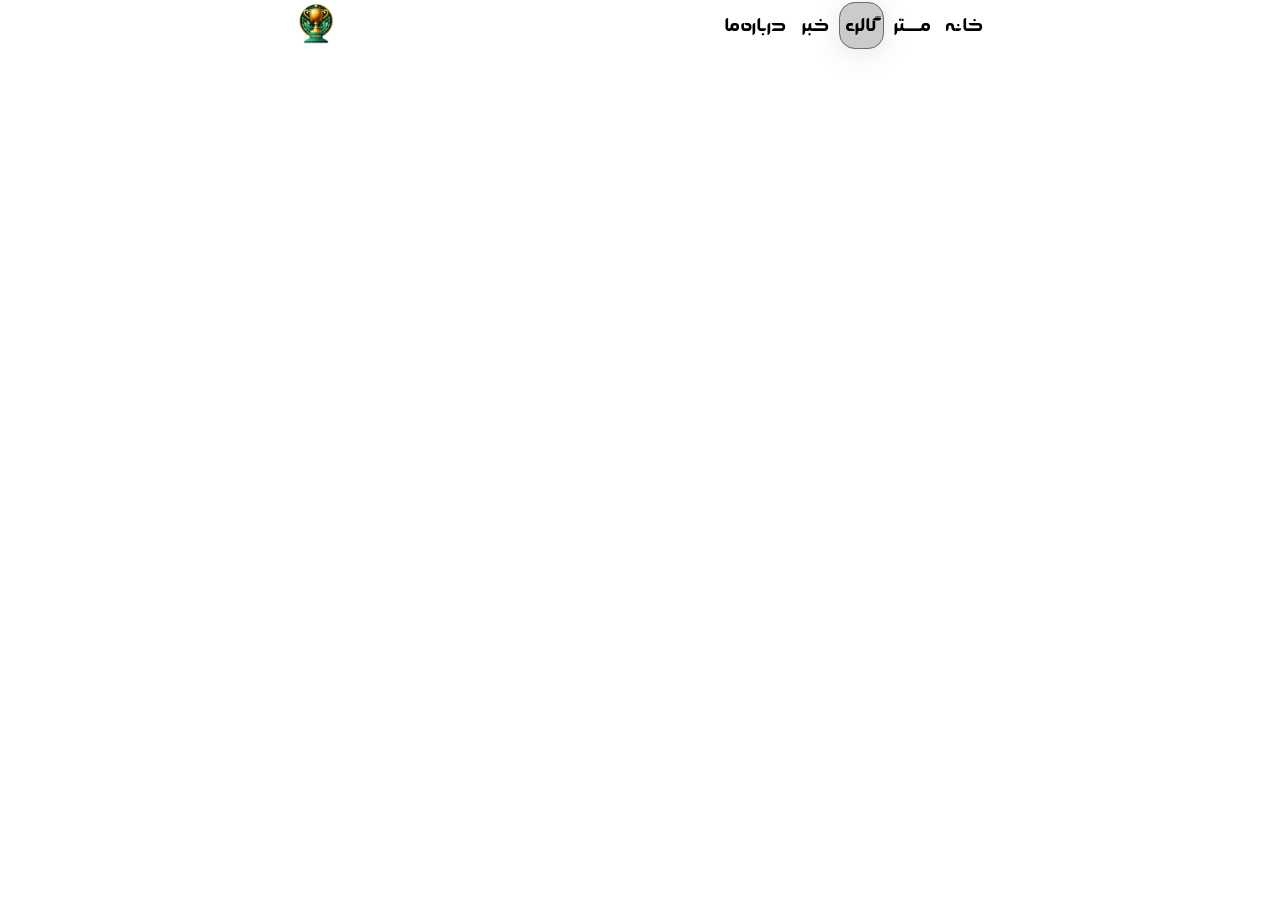
==== gallery.html @ 9d79c7ad "2" ====
<!DOCTYPE html>
<html lang="en">
<head>
    <meta charset="UTF-8">
    <meta name="viewport" content="width=device-width, initial-scale=1.0">
    <title>victory</title>
    <link rel="icon" href="./logo.ico">
    <link rel="stylesheet" href="./style.css">
    <link rel="stylesheet" href="./font.css">
</head>
<body>
    <div class="header">
        <div class="logo">
            <img src="./logo.ico" alt="">
        </div>
       <div class="navbar">
        <a href="./index.html">خانه</a>
        <a href="./master.html">مستر</a>
        <a href="./gallery.html">گالری</a>
        <a href="./news.html">خبر</a>
        <a href="./aboutme.html">درباره ما</a>
       </div>
        <div id="menu">
            <img width="48" height="48" src="https://img.icons8.com/fluency/48/user-menu-male.png" alt="user-menu-male"/>
        </div>
        <div class="closes">
            <img width="50" height="50" src="https://img.icons8.com/bubbles/50/delete-female-user.png" alt="delete-female-user"/>
        </div>
    </div>
   <div class="banner">
   </div>
      <script src="./app.js"></script>
</body>
</html>
---- style.css ----
*{
    margin: 0;
    padding: 0;
    box-sizing: border-box;
    text-decoration: none;
    list-style: none;
}
.header{
    position: fixed;
    width: 100%;
    height: 50px;
    z-index: 100;
    display: flex;
    justify-content: space-around;
    text-align: center;
    align-items: center;
    padding: 8px 8%;
}
.header::before{
    content: '';
    top: 0;
    left: 0;
    position: absolute;
    z-index: -1;
    width: 100%;
    height: 100%;
}
.header::after{
    content: '';
    top: 0;
    left: -100%;
    position: absolute;
    z-index: -1;
    width: 100%;
    height: 100%;
    background: linear-gradient(90deg, transparent, rgba(255, 255, 255, .4),transparent);
    transition: all 0.5s ease;
}
.header:hover::after{
    left: 100%;
}
.header.sticky {
    background: rgba(0, 0, 0, 0.5);
    padding:20px 10%;
}
.logo{
    width: 50px;
}
.logo img{
    width: 100%;
    transition: all 0.5s ease;
    cursor: pointer;
}
.logo img:hover{
    scale: 1.1;
}
.navbar a:is(:link, :active, :visited){
    color: #000;
    font-size: 1.3rem;
    font-weight: bold;
    font-family: Asiatech;
    padding: 6px;
    border-radius: 6px;
    transition: all 0.5s ease;
}
.navbar a:is(:link, :active, :visited).active{
   /* From https://css.glass */
background: rgba(66, 59, 59, 0.27);
border-radius: 16px;
box-shadow: 0 4px 30px rgba(0, 0, 0, 0.1);
backdrop-filter: blur(2.7px);
-webkit-backdrop-filter: blur(2.7px);
border: 1px solid rgba(66, 59, 59, 0.66);
}
.navbar a:hover{
   /* From https://css.glass */
background: rgba(66, 59, 59, 0.27);
border-radius: 16px;
box-shadow: 0 4px 30px rgba(0, 0, 0, 0.1);
backdrop-filter: blur(2.7px);
-webkit-backdrop-filter: blur(2.7px);
border: 1px solid rgba(66, 59, 59, 0.66);
}

#menu,
.closes{
    cursor: pointer;
    display: none;
}
.banner {
    background-image: url(./image/banner.png);
    width: 100%;
    height: 550px;
    background-size: cover;
    background-position: center;
}
---- font.css ----
@font-face {
    font-family: "IRANSansWeb";
    src: url("./font/IRANSansWeb.ttf") format("truetype");
    font-weight: normal;
    font-style: normal;
}
@font-face {
    font-family: "KalamehWeb_Bold";
    src: url("./font/KalamehWeb_Bold.ttf") format("truetype");
    font-weight: normal;
    font-style: normal;
}
@font-face {
    font-family: "Chavosh";
    src: url("./font/Chavosh.ttf") format("truetype");
    font-weight: normal;
    font-style: normal;
}
@font-face {
    font-family: "Chakad";
    src: url("./font/Chakad.otf") format("truetype");
    font-weight: normal;
    font-style: normal;
}
@font-face {
    font-family: "Colak";
    src: url("./font/Colak.ttf") format("truetype");
    font-weight: normal;
    font-style: normal;
}
@font-face {
    font-family: "Asiatech";
    src: url("./font/Asiatech.ttf") format("truetype");
    font-weight: normal;
    font-style: normal;
}
@font-face {
    font-family: "Camelia";
    src: url("./font/Camelia.ttf") format("truetype");
    font-weight: normal;
    font-style: normal;
}
@font-face {
    font-family: "Oswald";
    src: url("./font/Oswald.ttf") format("truetype");
    font-weight: normal;
    font-style: normal;
}
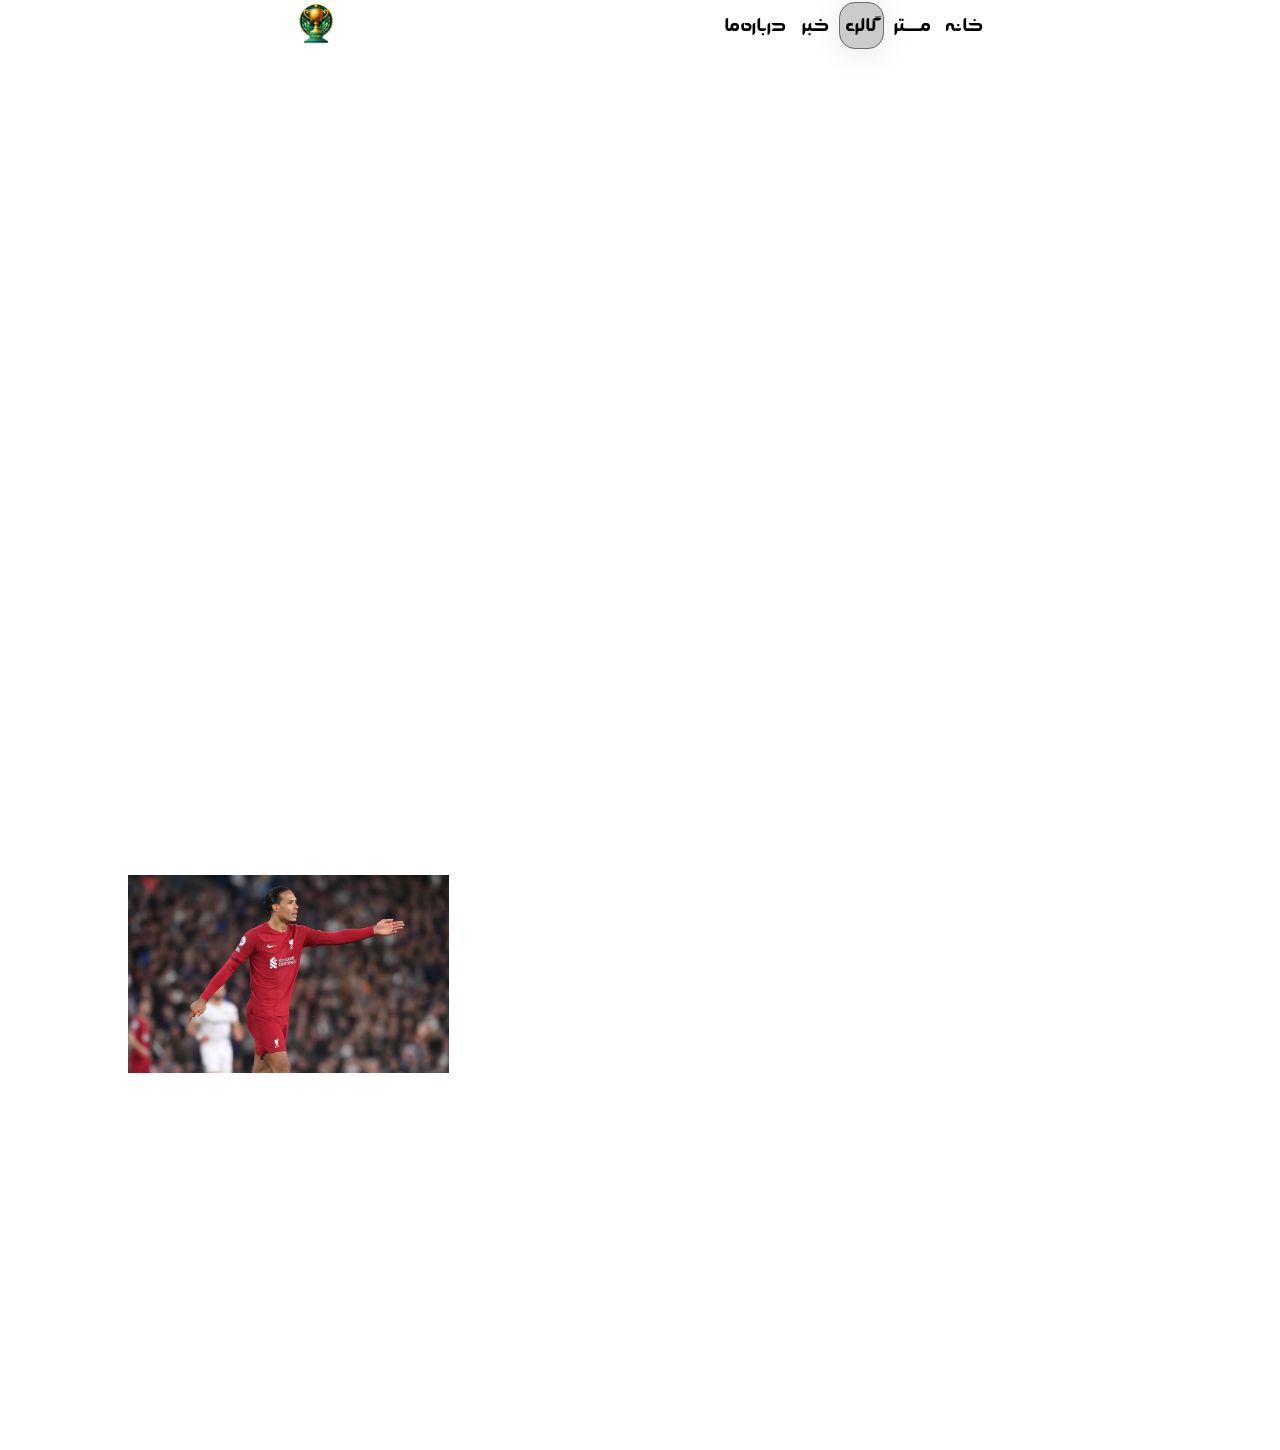
==== commit 5c8761ae: "4" ====
--- a/gallery.html
+++ b/gallery.html
@@ -7,6 +7,7 @@
     <link rel="icon" href="./logo.ico">
     <link rel="stylesheet" href="./style.css">
     <link rel="stylesheet" href="./font.css">
+    <link rel="stylesheet" href="./lightbox.css">
 </head>
 <body>
     <div class="header">
@@ -29,6 +30,29 @@
     </div>
    <div class="banner">
    </div>
+   <div class="container">
+    <div class="gallery">
+        <a href="./image/gallery/beach-2.jpg"data-lightbox="models" data-title="Caption1">
+            <img src="./image/gallery/beach-2.jpg" alt="">
+        </a>
+        <a href=""data-lightbox="models" data-title="Caption1">
+            <img src="" alt="">
+        </a>
+        <a href=""data-lightbox="models" data-title="Caption1">
+            <img src="" alt="">
+        </a>
+        <a href=""data-lightbox="models" data-title="Caption1">
+            <img src="" alt="">
+        </a>
+        <a href=""data-lightbox="models" data-title="Caption1">
+            <img src="" alt="">
+        </a>
+        <a href=""data-lightbox="models" data-title="Caption1">
+            <img src="" alt="">
+        </a>
+    </div>
+</div>
+<script src="./lightbox-plus-jquery.js"></script>
       <script src="./app.js"></script>
 </body>
 </html>--- a/style.css
+++ b/style.css
@@ -1,11 +1,12 @@
-*{
+* {
     margin: 0;
     padding: 0;
     box-sizing: border-box;
     text-decoration: none;
     list-style: none;
 }
-.header{
+
+.header {
     position: fixed;
     width: 100%;
     height: 50px;
@@ -14,9 +15,11 @@
     justify-content: space-around;
     text-align: center;
     align-items: center;
-    padding: 8px 8%;
-}
-.header::before{
+    padding: 13px 8%;
+    transition: all 0.5s ease;
+}
+
+.header::before {
     content: '';
     top: 0;
     left: 0;
@@ -25,7 +28,8 @@
     width: 100%;
     height: 100%;
 }
-.header::after{
+
+.header::after {
     content: '';
     top: 0;
     left: -100%;
@@ -33,28 +37,34 @@
     z-index: -1;
     width: 100%;
     height: 100%;
-    background: linear-gradient(90deg, transparent, rgba(255, 255, 255, .4),transparent);
-    transition: all 0.5s ease;
-}
-.header:hover::after{
+    background: linear-gradient(90deg, transparent, rgba(255, 255, 255, .4), transparent);
+    transition: all 0.5s ease;
+}
+
+.header:hover::after {
     left: 100%;
 }
+
 .header.sticky {
     background: rgba(0, 0, 0, 0.5);
-    padding:20px 10%;
-}
-.logo{
+    padding: 20px 15%;
+}
+
+.logo {
     width: 50px;
 }
-.logo img{
-    width: 100%;
-    transition: all 0.5s ease;
-    cursor: pointer;
-}
-.logo img:hover{
+
+.logo img {
+    width: 100%;
+    transition: all 0.5s ease;
+    cursor: pointer;
+}
+
+.logo img:hover {
     scale: 1.1;
 }
-.navbar a:is(:link, :active, :visited){
+
+.navbar a:is(:link, :active, :visited) {
     color: #000;
     font-size: 1.3rem;
     font-weight: bold;
@@ -63,30 +73,33 @@
     border-radius: 6px;
     transition: all 0.5s ease;
 }
-.navbar a:is(:link, :active, :visited).active{
-   /* From https://css.glass */
-background: rgba(66, 59, 59, 0.27);
-border-radius: 16px;
-box-shadow: 0 4px 30px rgba(0, 0, 0, 0.1);
-backdrop-filter: blur(2.7px);
--webkit-backdrop-filter: blur(2.7px);
-border: 1px solid rgba(66, 59, 59, 0.66);
-}
-.navbar a:hover{
-   /* From https://css.glass */
-background: rgba(66, 59, 59, 0.27);
-border-radius: 16px;
-box-shadow: 0 4px 30px rgba(0, 0, 0, 0.1);
-backdrop-filter: blur(2.7px);
--webkit-backdrop-filter: blur(2.7px);
-border: 1px solid rgba(66, 59, 59, 0.66);
+
+.navbar a:is(:link, :active, :visited).active {
+    /* From https://css.glass */
+    background: rgba(66, 59, 59, 0.27);
+    border-radius: 16px;
+    box-shadow: 0 4px 30px rgba(0, 0, 0, 0.1);
+    backdrop-filter: blur(2.7px);
+    -webkit-backdrop-filter: blur(2.7px);
+    border: 1px solid rgba(66, 59, 59, 0.66);
+}
+
+.navbar a:hover {
+    /* From https://css.glass */
+    background: rgba(66, 59, 59, 0.27);
+    border-radius: 16px;
+    box-shadow: 0 4px 30px rgba(0, 0, 0, 0.1);
+    backdrop-filter: blur(2.7px);
+    -webkit-backdrop-filter: blur(2.7px);
+    border: 1px solid rgba(66, 59, 59, 0.66);
 }
 
 #menu,
-.closes{
+.closes {
     cursor: pointer;
     display: none;
 }
+
 .banner {
     background-image: url(./image/banner.png);
     width: 100%;
@@ -94,3 +107,232 @@
     background-size: cover;
     background-position: center;
 }
+
+.box {
+    display: flex;
+    flex-wrap: wrap;
+    text-align: center;
+    gap: 15px;
+}
+
+.box1 {
+    width: 300px;
+    height: 420px;
+    /* From https://css.glass */
+    background: rgba(66, 62, 62, 0.31);
+    border-radius: 16px;
+    box-shadow: 0 4px 30px rgba(0, 0, 0, 0.1);
+    backdrop-filter: blur(4.9px);
+    -webkit-backdrop-filter: blur(4.9px);
+    border: 1px solid rgba(66, 62, 62, 0.15);
+    margin: auto;
+    transition: all 0.5s ease;
+    padding: 20px;
+    line-height: 70px;
+}
+
+.box1:hover {
+    /* From https://css.glass */
+    background: rgba(13, 5, 5, 0.31);
+    border-radius: 16px;
+    box-shadow: 0 4px 30px rgba(0, 0, 0, 0.1);
+    backdrop-filter: blur(13.1px);
+    -webkit-backdrop-filter: blur(13.1px);
+    border: 1px solid rgba(13, 5, 5, 0.15);
+}
+
+.box1 img {
+    transition: all 0.5s ease;
+    cursor: pointer;
+}
+
+.box1 img:hover {
+    scale: 1.1;
+}
+
+.recent-photo {
+    position: relative;
+    margin: auto;
+    width: 100%;
+    display: grid;
+    place-items: center;
+    overflow: hidden;
+    top: 20px;
+}
+
+.track {
+    display: flex;
+    width: calc(250px * 18);
+    animation: scroll 30s linear infinite;
+    overflow: hidden;
+    gap: 15px;
+}
+
+.track:hover {
+    animation-play-state: paused;
+}
+
+@keyframes scroll {
+    0% {
+        transform: translateX(0);
+    }
+
+    100% {
+        transform: translateX(-1600px);
+    }
+}
+
+.track img {
+    width: 350px;
+    height: 250px;
+    object-fit: cover;
+    transition: all 0.4s ease;
+    cursor: pointer;
+
+}
+
+.track img:hover {
+    transform: scale(1.2);
+}
+
+
+footer {
+    width: 100%;
+    height: 60vh;
+    margin-top: 30px;
+    background: rgba(58, 55, 55, 0.89);
+    box-shadow: 0 4px 30px rgba(0, 0, 0, 0.1);
+    backdrop-filter: blur(7.6px);
+    -webkit-backdrop-filter: blur(7.6px);
+    border: 1px solid rgba(58, 55, 55, 0.47);
+    text-align: center;
+    gap: 20px;
+    line-height: 40px;
+    color: #fff;
+}
+
+.social-media a img {
+    transition: all 0.5s ease;
+    filter: brightness(0.5);
+}
+
+.social-media a img:hover {
+    scale: 1.3;
+    filter: brightness(1);
+}
+
+.master {
+    background-image: url(./image/cool-background\ \(1\).png);
+    width: 100%;
+    height: auto;
+    display: flex;
+    flex-wrap: wrap;
+    justify-content: center;
+    gap: 20px;
+}
+
+.master-box {
+    width: 350px;
+    height: 400px;
+    background: rgba(58, 55, 55, 0.59);
+    border-radius: 16px;
+    box-shadow: 0 4px 30px rgba(0, 0, 0, 0.1);
+    backdrop-filter: blur(7.6px);
+    -webkit-backdrop-filter: blur(7.6px);
+    border: 1px solid rgba(58, 55, 55, 0.38);
+    transition: all 0.5s ease;
+    cursor: pointer;
+    text-align: center;
+    line-height: 400px;
+    color: #fff;
+    font-family: Asiatech;
+}
+
+.master-box:hover {
+    /* From https://css.glass */
+    background: rgba(214, 87, 87, 0.14);
+    border-radius: 16px;
+    box-shadow: 0 4px 30px rgba(0, 0, 0, 0.1);
+    backdrop-filter: blur(12.5px);
+    -webkit-backdrop-filter: blur(12.5px);
+    border: 1px solid rgba(214, 87, 87, 0.38);
+}
+
+.fullscreen {
+    position: fixed;
+    width: 100%;
+    height: 100vh;
+    top: 0;
+    left: 100%;
+    background: rgba(64, 43, 214, 0.16);
+    border-radius: 16px;
+    box-shadow: 0 4px 30px rgba(0, 0, 0, 0.1);
+    backdrop-filter: blur(8.5px);
+    -webkit-backdrop-filter: blur(8.5px);
+    border: 1px solid rgba(64, 43, 214, 0.38);
+    z-index: 1000;
+    transition: all 0.5s ease;
+}
+.clos{
+    position: absolute;
+    color: red;
+    right: 5px;
+    top: 0;
+    font-size: 40px;
+    cursor: pointer;
+}
+iframe{
+    position: absolute;
+    left: 0;
+    top: 40px;
+    width: 100%;
+    height: 100%;
+}
+.container{
+    width: 100%;
+    min-height: 100vh;
+    display: flex;
+    align-items: center;
+    justify-content: center;
+    padding: 50px 8%;
+   }
+   .gallery{
+    display: grid;
+    grid-template-columns: repeat(auto-fit, minmax(250px, 1fr));
+    grid-gap: 30px;
+  }
+  .gallery img{
+    width: 100%;
+  }
+
+@media (max-width:768px) {
+    #menu {
+        display: block;
+    }
+
+    .navbar {
+        position: absolute;
+        top: 100%;
+        display: flex;
+        flex-direction: column;
+        width: 100%;
+        transition: all 0.5s ease;
+        left: 100%;
+        background: rgba(17, 4, 4, 0.31);
+        border-radius: 16px;
+        box-shadow: 0 4px 30px rgba(0, 0, 0, 0.1);
+        backdrop-filter: blur(13.1px);
+        -webkit-backdrop-filter: blur(13.1px);
+        border: 1px solid rgba(17, 4, 4, 0.22);
+    }
+
+    .banner {
+        height: 300px;
+    }
+}
+
+@media (max-width:450px) {
+    .banner {
+        height: 200px;
+    }
+}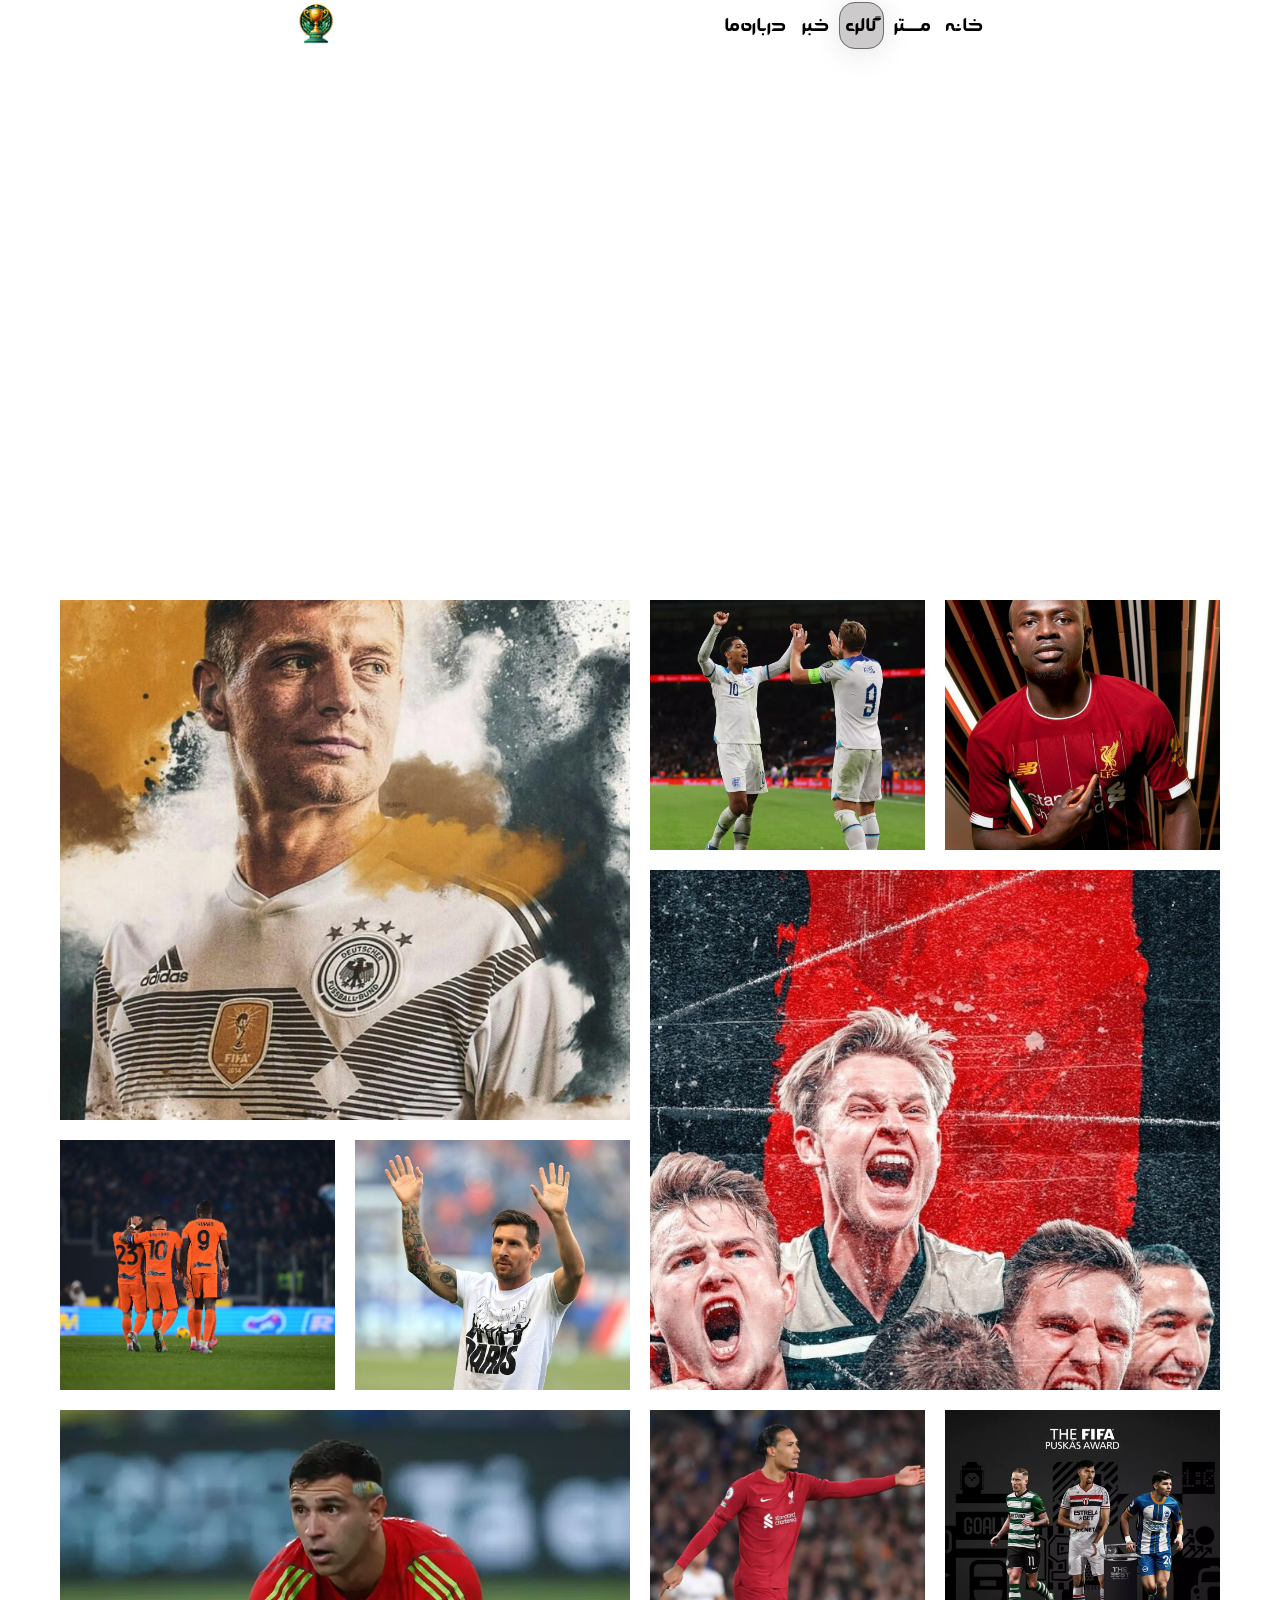
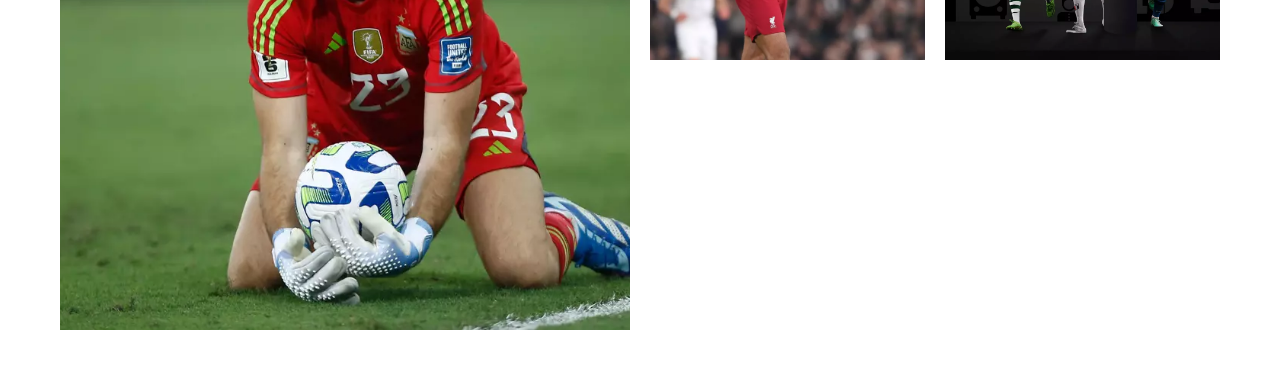
==== commit 037215cc: "6" ====
--- a/gallery.html
+++ b/gallery.html
@@ -30,28 +30,53 @@
     </div>
    <div class="banner">
    </div>
-   <div class="container">
-    <div class="gallery">
-        <a href="./image/gallery/beach-2.jpg"data-lightbox="models" data-title="Caption1">
-            <img src="./image/gallery/beach-2.jpg" alt="">
-        </a>
-        <a href=""data-lightbox="models" data-title="Caption1">
-            <img src="" alt="">
-        </a>
-        <a href=""data-lightbox="models" data-title="Caption1">
-            <img src="" alt="">
-        </a>
-        <a href=""data-lightbox="models" data-title="Caption1">
-            <img src="" alt="">
-        </a>
-        <a href=""data-lightbox="models" data-title="Caption1">
-            <img src="" alt="">
-        </a>
-        <a href=""data-lightbox="models" data-title="Caption1">
-            <img src="" alt="">
-        </a>
+   <div class="grid-gallery">
+    <div class="grid-item">
+      <a href="./image/gallery/home-1.jpg" data-lightbox="gridImage">
+        <img src="./image/gallery/home-1.jpg" />
+      </a>
     </div>
-</div>
+    <div class="grid-item">
+      <a href="./image/gallery/beach-1.jpg" data-lightbox="gridImage">
+        <img src="./image/gallery/beach-1.jpg" />
+      </a>
+    </div>
+    <div class="grid-item">
+      <a href="./image/gallery/vacation-1.jpg" data-lightbox="gridImage">
+        <img src="./image/gallery/vacation-1.jpg" />
+      </a>
+    </div>
+    <div class="grid-item">
+      <a href="./image/gallery/home-3.jpg" data-lightbox="gridImage">
+        <img src="./image/gallery/home-3.jpg" />
+      </a>
+    </div>
+    <div class="grid-item">
+      <a href="./image/gallery/vacation-2.jpg" data-lightbox="gridImage">
+        <img src="./image/gallery/vacation-2.jpg" />
+      </a>
+    </div>
+    <div class="grid-item">
+      <a href="./image/gallery/home-2.jpg" data-lightbox="gridImage">
+        <img src="./image/gallery/home-2.jpg" />
+      </a>
+    </div>
+    <div class="grid-item">
+      <a href="./image/gallery/vacation-3.jpg" data-lightbox="gridImage">
+        <img src="./image/gallery/vacation-3.jpg" />
+      </a>
+    </div>
+    <div class="grid-item">
+      <a href="./image/gallery/beach-2.jpg" data-lightbox="gridImage">
+        <img src="./image/gallery/beach-2.jpg" />
+      </a>
+    </div>
+    <div class="grid-item">
+      <a href="./image/gallery/beach-3.jpg" data-lightbox="gridImage">
+        <img src="./image/gallery/beach-3.jpg" />
+      </a>
+    </div>
+  </div>
 <script src="./lightbox-plus-jquery.js"></script>
       <script src="./app.js"></script>
 </body>
--- a/style.css
+++ b/style.css
@@ -288,22 +288,46 @@
     width: 100%;
     height: 100%;
 }
-.container{
-    width: 100%;
-    min-height: 100vh;
-    display: flex;
-    align-items: center;
-    justify-content: center;
-    padding: 50px 8%;
-   }
-   .gallery{
+.grid-gallery {
+    width: 100%;
+    max-width: 1200px;
+    margin: 0 auto;
+    padding: 50px 20px;
     display: grid;
     grid-template-columns: repeat(auto-fit, minmax(250px, 1fr));
-    grid-gap: 30px;
+    grid-auto-rows: 250px;
+    grid-auto-flow: dense;
+    grid-gap: 20px;
   }
-  .gallery img{
-    width: 100%;
+
+  .grid-gallery .grid-item {
+    position: relative;
+    background-color: #efefef;
+    overflow: hidden;
   }
+  .grid-gallery .grid-item img {
+        width: 100%;
+        height: 100%;
+        object-fit: cover;
+        transition: transform 0.5s cubic-bezier(0.165, 0.84, 0.44, 1);
+      }
+      .grid-gallery .grid-item:hover img {
+        transform: scale(1.1);
+      }
+      
+      .grid-gallery .grid-item a {
+        cursor: zoom-in;
+      }
+      
+      .grid-gallery .grid-item:nth-child(3n - 2) {
+        grid-column: span 2;
+        grid-row: span 2;
+      }
+
+
+
+
+
 
 @media (max-width:768px) {
     #menu {
